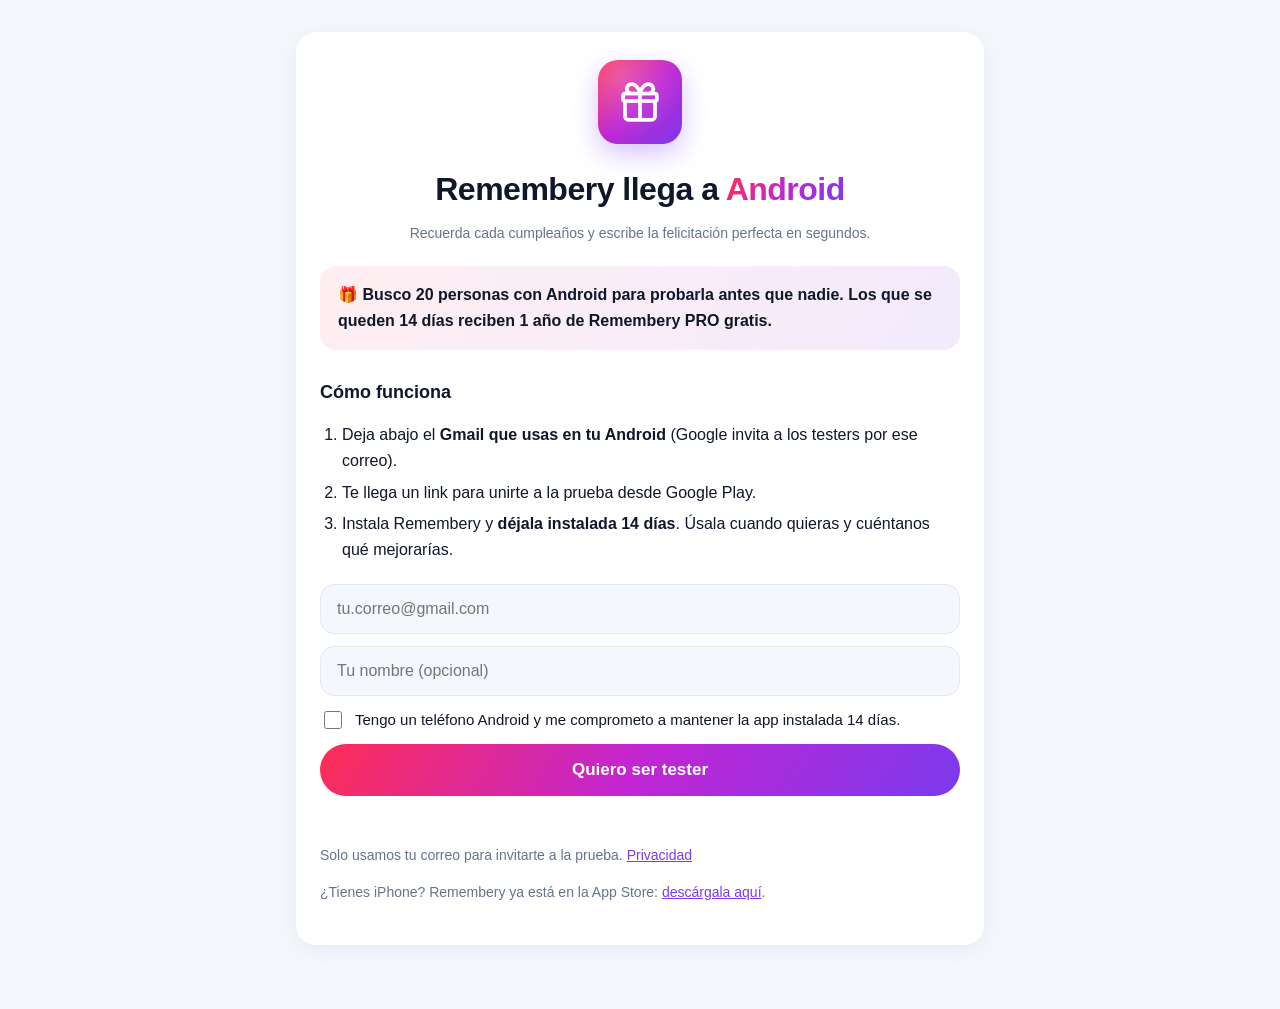
==== android.html @ 3d85e1a6 "Página de testers Android y /descargar (iPhone → App Store, resto → testers) Co-Authored-By: Claude " ====
<!doctype html>
<html lang="es">
<head>
<meta charset="utf-8">
<meta name="viewport" content="width=device-width, initial-scale=1">
<title>Remembery para Android · Sé tester</title>
<meta name="description" content="Prueba Remembery en Android antes que nadie. Los testers que se queden 14 días reciben 1 año de PRO gratis.">
<link rel="stylesheet" href="style.css">
<style>
  .hero{text-align:center}
  .hero img{width:84px;height:84px;border-radius:20px;box-shadow:0 10px 26px rgba(124,58,237,.3)}
  .hero h1{font-size:32px;margin-top:18px;letter-spacing:-.5px}
  .grad{background:linear-gradient(120deg,#FF2D55,#C026D3 50%,#7C3AED);-webkit-background-clip:text;background-clip:text;color:transparent}
  .gift{margin:22px 0;padding:16px 18px;border-radius:16px;background:linear-gradient(120deg,rgba(255,45,85,.08),rgba(124,58,237,.10));font-weight:600}
  ol{padding-left:22px} ol li{margin:6px 0}
  form{margin-top:22px;display:grid;gap:12px}
  input[type=email],input[type=text]{width:100%;padding:15px 16px;border-radius:14px;border:1px solid var(--line);background:var(--bg);color:var(--ink);font-size:16px}
  label.ck{display:flex;gap:10px;align-items:flex-start;font-size:15px;color:var(--ink)}
  label.ck input{margin-top:3px;width:18px;height:18px}
  button{padding:16px;border:0;border-radius:999px;background:linear-gradient(120deg,#FF2D55,#C026D3 50%,#7C3AED);color:#fff;font-size:17px;font-weight:700;cursor:pointer}
  button:disabled{opacity:.6}
  #msg{min-height:22px;font-weight:600;text-align:center}
  .ok{color:#16A34A}.err{color:#DC2626}
</style>
</head>
<body>
<main>
<div class="card">
  <div class="hero">
    <img src="icon.png" alt="">
    <h1>Remembery llega a <span class="grad">Android</span></h1>
    <p class="muted">Recuerda cada cumpleaños y escribe la felicitación perfecta en segundos.</p>
  </div>

  <div class="gift">🎁 Busco 20 personas con Android para probarla antes que nadie. Los que se queden 14 días reciben <strong>1 año de Remembery PRO gratis</strong>.</div>

  <h2>Cómo funciona</h2>
  <ol>
    <li>Deja abajo el <strong>Gmail que usas en tu Android</strong> (Google invita a los testers por ese correo).</li>
    <li>Te llega un link para unirte a la prueba desde Google Play.</li>
    <li>Instala Remembery y <strong>déjala instalada 14 días</strong>. Úsala cuando quieras y cuéntanos qué mejorarías.</li>
  </ol>

  <form id="f">
    <input type="email" name="email" placeholder="tu.correo@gmail.com" required autocomplete="email">
    <input type="text" name="name" placeholder="Tu nombre (opcional)" maxlength="80" autocomplete="given-name">
    <label class="ck"><input type="checkbox" required> Tengo un teléfono Android y me comprometo a mantener la app instalada 14 días.</label>
    <button type="submit">Quiero ser tester</button>
    <div id="msg"></div>
  </form>
  <p class="muted" style="margin-top:14px">Solo usamos tu correo para invitarte a la prueba. <a href="privacidad.html">Privacidad</a></p>
  <p class="muted">¿Tienes iPhone? Remembery ya está en la App Store: <a href="https://apps.apple.com/app/id6821806458">descárgala aquí</a>.</p>
</div>
</main>
<script>
const URL_ = "https://irayrkcdpwozfkfsqdcw.supabase.co/rest/v1/android_testers";
const KEY = "eyJhbGciOiJIUzI1NiIsInR5cCI6IkpXVCJ9.eyJpc3MiOiJzdXBhYmFzZSIsInJlZiI6ImlyYXlya2NkcHdvemZrZnNxZGN3Iiwicm9sZSI6ImFub24iLCJpYXQiOjE3OTE3NTkyMzYsImV4cCI6MjEwNzMzNTIzNn0.L1AxdtOsWEjzphuLxQUMyh3Wd6g_T6Gw-ATbQjpFeZc"; // public anon key: insert-only table
const f = document.getElementById('f'), msg = document.getElementById('msg');
f.addEventListener('submit', async (e) => {
  e.preventDefault();
  const b = f.querySelector('button'); b.disabled = true; msg.textContent = ''; msg.className = '';
  const email = f.email.value.trim().toLowerCase(), name = f.name.value.trim() || null;
  try {
    const r = await fetch(URL_, { method: 'POST', headers: { apikey: KEY, Authorization: 'Bearer ' + KEY, 'Content-Type': 'application/json', Prefer: 'return=minimal' }, body: JSON.stringify({ email, name }) });
    if (r.ok || r.status === 409) { msg.textContent = r.ok ? '¡Listo! Te llegará la invitación a ' + email + ' 🎉' : 'Ya estabas anotado/a con ese correo 🙌'; msg.className = 'ok'; f.reset(); }
    else throw new Error(r.status);
  } catch { msg.textContent = 'No se pudo enviar. Inténtalo de nuevo en un momento.'; msg.className = 'err'; }
  b.disabled = false;
});
</script>
</body>
</html>
---- style.css ----
:root{--bg:#F4F7FB;--card:#fff;--ink:#0F172A;--muted:#64748B;--brand:#7C3AED;--line:#E2E8F0}
@media (prefers-color-scheme:dark){:root{--bg:#0B1020;--card:#121A2E;--ink:#E2E8F0;--muted:#94A3B8;--brand:#A78BFA;--line:#1E293B}}
*{box-sizing:border-box}body{margin:0;background:var(--bg);color:var(--ink);font:16px/1.6 -apple-system,BlinkMacSystemFont,"Segoe UI",Roboto,sans-serif}
main{max-width:720px;margin:0 auto;padding:32px 16px 64px}
.card{background:var(--card);border-radius:20px;padding:28px 24px;box-shadow:0 4px 24px rgba(15,23,42,.06)}
h1{font-size:28px;line-height:1.2;margin:0 0 4px}h2{font-size:18px;margin:28px 0 8px}
p,li{color:var(--ink)}.muted{color:var(--muted);font-size:14px}a{color:var(--brand)}
ul{padding-left:20px}nav{margin-bottom:16px;font-size:14px}nav a{margin-right:12px}
hr{border:0;border-top:1px solid var(--line);margin:40px 0}
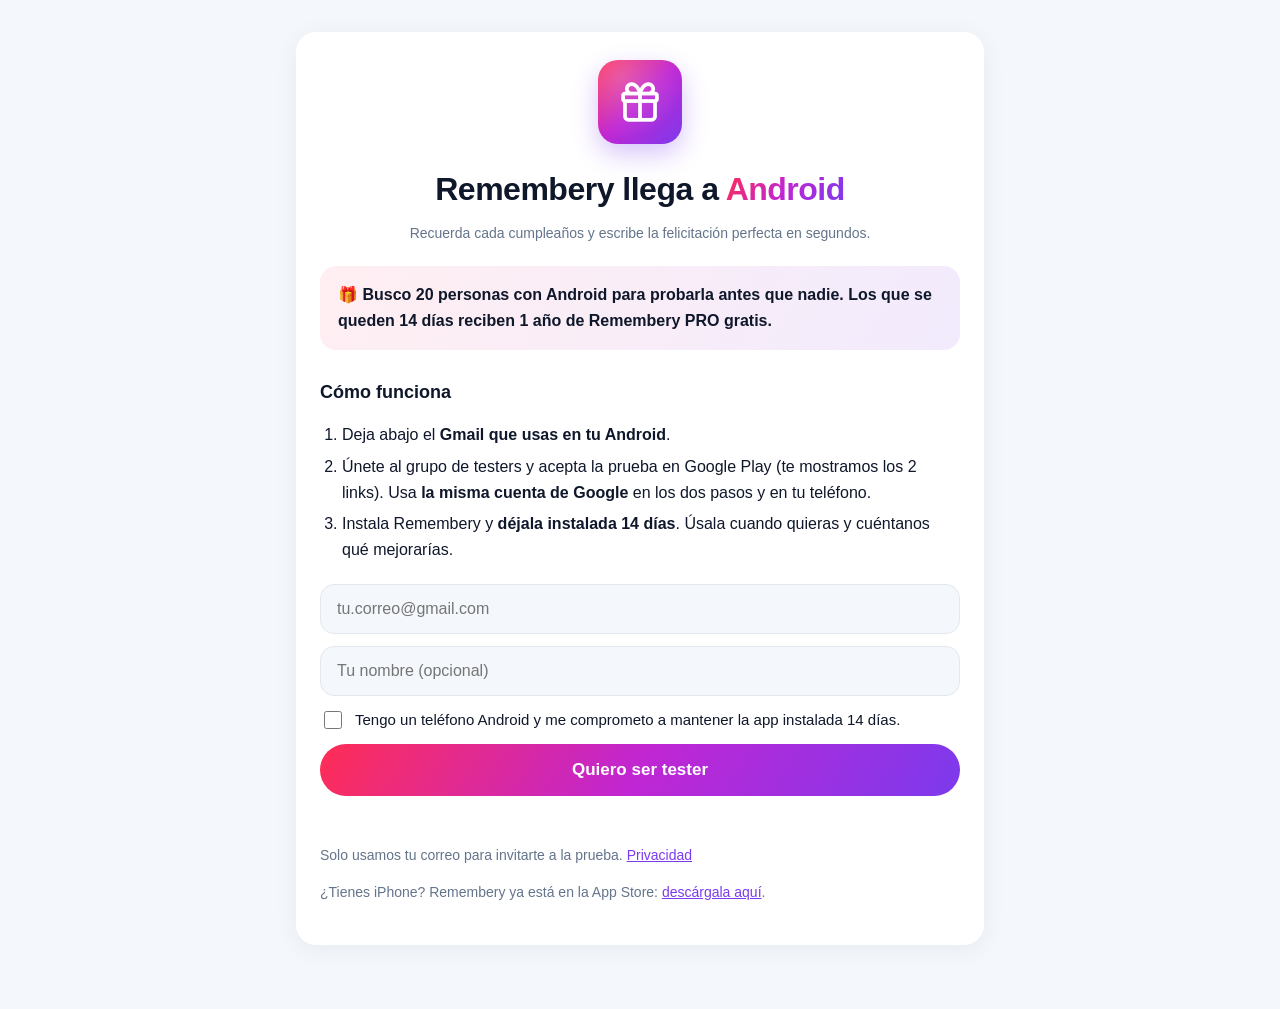
==== commit aeccda11: "Testers Android: tras anotarse se muestran los links del grupo y de la prueba en Play Co-Authored-By" ====
--- a/android.html
+++ b/android.html
@@ -36,8 +36,8 @@
 
   <h2>Cómo funciona</h2>
   <ol>
-    <li>Deja abajo el <strong>Gmail que usas en tu Android</strong> (Google invita a los testers por ese correo).</li>
-    <li>Te llega un link para unirte a la prueba desde Google Play.</li>
+    <li>Deja abajo el <strong>Gmail que usas en tu Android</strong>.</li>
+    <li>Únete al grupo de testers y acepta la prueba en Google Play (te mostramos los 2 links). Usa <strong>la misma cuenta de Google</strong> en los dos pasos y en tu teléfono.</li>
     <li>Instala Remembery y <strong>déjala instalada 14 días</strong>. Úsala cuando quieras y cuéntanos qué mejorarías.</li>
   </ol>
 
@@ -48,6 +48,14 @@
     <button type="submit">Quiero ser tester</button>
     <div id="msg"></div>
   </form>
+  <div id="next" style="display:none">
+    <h2>Ahora, 2 pasos</h2>
+    <ol>
+      <li><a href="https://groups.google.com/g/remembery-testers" target="_blank" rel="noopener"><strong>Únete al grupo de testers</strong></a> (botón "Unirse al grupo").</li>
+      <li><a href="https://play.google.com/apps/testing/app.remembery.android" target="_blank" rel="noopener"><strong>Acepta la prueba e instala Remembery</strong></a> desde Google Play.</li>
+    </ol>
+    <p class="muted">Si Play dice que no estás invitado/a, espera unos minutos después de unirte al grupo y vuelve a abrir el link.</p>
+  </div>
   <p class="muted" style="margin-top:14px">Solo usamos tu correo para invitarte a la prueba. <a href="privacidad.html">Privacidad</a></p>
   <p class="muted">¿Tienes iPhone? Remembery ya está en la App Store: <a href="https://apps.apple.com/app/id6821806458">descárgala aquí</a>.</p>
 </div>
@@ -62,7 +70,7 @@
   const email = f.email.value.trim().toLowerCase(), name = f.name.value.trim() || null;
   try {
     const r = await fetch(URL_, { method: 'POST', headers: { apikey: KEY, Authorization: 'Bearer ' + KEY, 'Content-Type': 'application/json', Prefer: 'return=minimal' }, body: JSON.stringify({ email, name }) });
-    if (r.ok || r.status === 409) { msg.textContent = r.ok ? '¡Listo! Te llegará la invitación a ' + email + ' 🎉' : 'Ya estabas anotado/a con ese correo 🙌'; msg.className = 'ok'; f.reset(); }
+    if (r.ok || r.status === 409) { msg.textContent = r.ok ? '¡Listo! Te llegará la invitación a ' + email + ' 🎉' : 'Ya estabas anotado/a con ese correo 🙌'; msg.className = 'ok'; f.reset(); document.getElementById('next').style.display = 'block'; document.getElementById('next').scrollIntoView({ behavior: 'smooth' }); }
     else throw new Error(r.status);
   } catch { msg.textContent = 'No se pudo enviar. Inténtalo de nuevo en un momento.'; msg.className = 'err'; }
   b.disabled = false;
